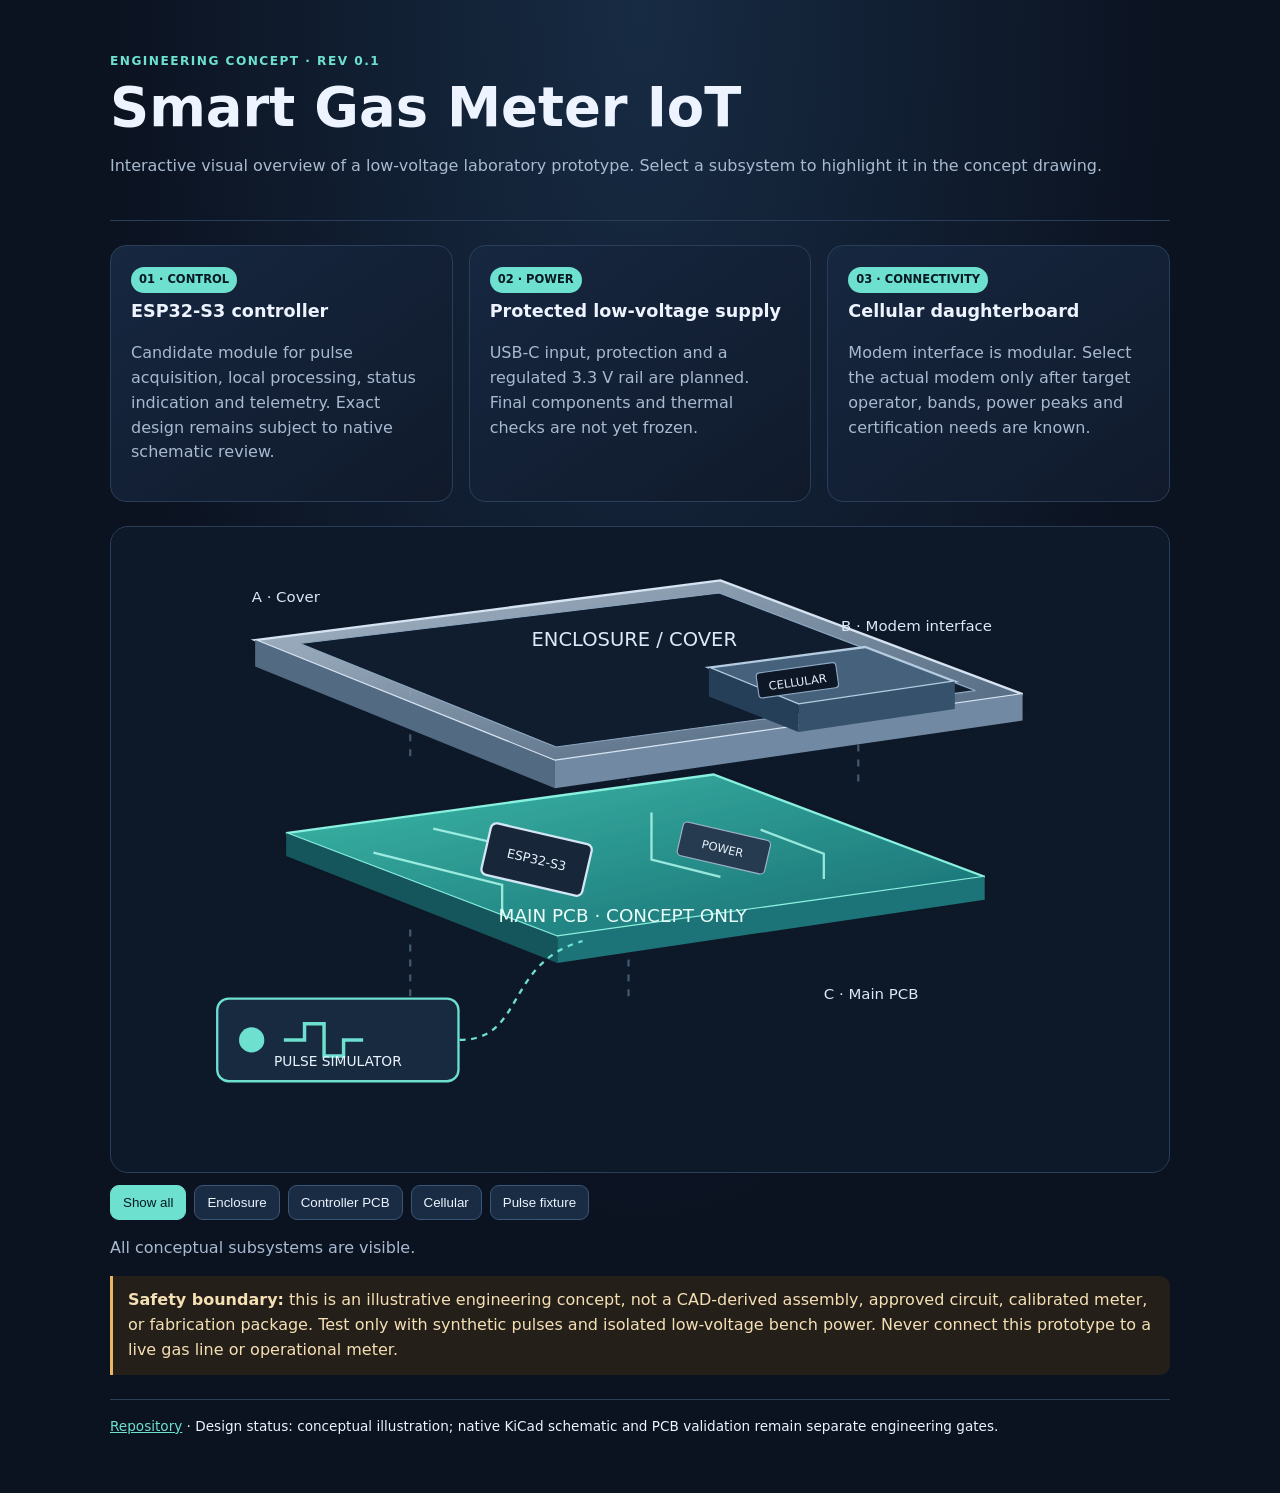
==== hardware/visualization/index.html @ c66617bd "Make visual gallery the GitHub Pages landing page" ====
<!doctype html>
<html lang="en">
<head>
<meta charset="utf-8"><meta name="viewport" content="width=device-width,initial-scale=1">
<title>Smart Gas Meter IoT — Visual Engineering Gallery</title>
<style>
:root{color-scheme:dark;--bg:#0b1220;--panel:#121f33;--line:#2a3e59;--cyan:#6de0d0;--text:#edf4ff;--muted:#a8bad0}
*{box-sizing:border-box}body{margin:0;background:radial-gradient(ellipse at top,#172b43,var(--bg) 60%);font:16px/1.55 system-ui,-apple-system,Segoe UI,sans-serif;color:var(--text)}
main{max-width:1100px;margin:auto;padding:32px 20px 56px}header{padding:20px 0 26px;border-bottom:1px solid var(--line)}.eyebrow{color:var(--cyan);letter-spacing:.12em;text-transform:uppercase;font-size:.76rem;font-weight:700}h1{font-size:clamp(2rem,5vw,3.4rem);line-height:1.08;margin:.5rem 0}p{color:var(--muted)}.grid{display:grid;grid-template-columns:repeat(auto-fit,minmax(250px,1fr));gap:16px;margin:24px 0}.card{background:linear-gradient(145deg,#162740,#101a2b);border:1px solid var(--line);border-radius:16px;padding:20px}.card h2{font-size:1.1rem;margin:.3rem 0}.tag{display:inline-block;color:#071923;background:var(--cyan);font-size:.72rem;font-weight:800;padding:4px 8px;border-radius:999px}.stage{border:1px solid var(--line);border-radius:18px;background:#0d1828;padding:12px;overflow:hidden}svg{width:100%;height:auto;display:block}.part{cursor:pointer;transition:opacity .2s,filter .2s}.part:hover,.part:focus{filter:drop-shadow(0 0 8px #6de0d0);outline:none}.muted{opacity:.28}.controls{display:flex;gap:8px;flex-wrap:wrap;margin:12px 0}.controls button{background:#1a2c44;color:var(--text);border:1px solid #3a5575;border-radius:9px;padding:9px 12px;cursor:pointer}.controls button[aria-pressed=true]{background:var(--cyan);color:#071923;border-color:var(--cyan)}.note{border-left:3px solid #e7b766;padding:12px 15px;background:#241f18;border-radius:0 10px 10px 0;color:#f5dfb5}.footer{font-size:.85rem;border-top:1px solid var(--line);padding-top:16px;margin-top:24px}
</style></head>
<body><main>
<header><div class="eyebrow">Engineering concept · Rev 0.1</div><h1>Smart Gas Meter IoT</h1><p>Interactive visual overview of a low-voltage laboratory prototype. Select a subsystem to highlight it in the concept drawing.</p></header>
<div class="grid">
<section class="card"><span class="tag">01 · CONTROL</span><h2>ESP32-S3 controller</h2><p>Candidate module for pulse acquisition, local processing, status indication and telemetry. Exact design remains subject to native schematic review.</p></section>
<section class="card"><span class="tag">02 · POWER</span><h2>Protected low-voltage supply</h2><p>USB-C input, protection and a regulated 3.3 V rail are planned. Final components and thermal checks are not yet frozen.</p></section>
<section class="card"><span class="tag">03 · CONNECTIVITY</span><h2>Cellular daughterboard</h2><p>Modem interface is modular. Select the actual modem only after target operator, bands, power peaks and certification needs are known.</p></section>
</div>
<div class="stage"><svg viewBox="0 0 900 540" role="img" aria-label="Conceptual exploded assembly drawing of an IoT meter controller, enclosure, PCB and modem module">
<defs><linearGradient id="board" x1="0" x2="1" y1="0" y2="1"><stop stop-color="#3cb9a8"/><stop offset="1" stop-color="#176c72"/></linearGradient><linearGradient id="case" x1="0" x2="1" y1="0" y2="1"><stop stop-color="#b9c9d9" stop-opacity=".92"/><stop offset="1" stop-color="#536d87" stop-opacity=".82"/></linearGradient><filter id="shadow"><feDropShadow dx="0" dy="9" stdDeviation="7" flood-color="#000" flood-opacity=".4"/></filter></defs>
<g stroke="#55728e" stroke-dasharray="6 7" stroke-width="2" opacity=".7"><path d="M250 118L250 192"/><path d="M440 118L440 210"/><path d="M640 140L640 215"/><path d="M250 340L250 405"/><path d="M440 340L440 405"/></g>
<g class="part" data-part="enclosure" tabindex="0" role="button" aria-label="Enclosure concept">
<path d="M115 88 L520 36 L783 135 L376 193 Z" fill="url(#case)" stroke="#d6e4f2" stroke-width="2" filter="url(#shadow)"/>
<path d="M115 88 L115 111 L376 217 L376 193 Z" fill="#526a82"/><path d="M376 193L783 135L783 158L376 217Z" fill="#7189a2"/>
<path d="M154 91L519 47L742 132L377 181Z" fill="#101d2e" stroke="#8da7c0"/>
<text x="445" y="93" fill="#dce9f7" font-size="17" text-anchor="middle">ENCLOSURE / COVER</text></g>
<g class="part" data-part="controller" tabindex="0" role="button" aria-label="Controller PCB">
<path d="M142 256L514 205L750 294L378 346Z" fill="url(#board)" stroke="#8af0df" stroke-width="2" filter="url(#shadow)"/>
<path d="M142 256L142 276L378 369L378 346Z" fill="#15565d"/><path d="M378 346L750 294L750 314L378 369Z" fill="#1c7378"/>
<g stroke="#b5fff2" stroke-width="2" opacity=".8" fill="none"><path d="M218 273L330 301L330 327"/><path d="M270 252L390 280L390 310"/><path d="M460 238L460 279L520 294"/><path d="M555 253L610 274L610 296"/></g>
<rect x="315" y="256" width="90" height="46" rx="5" fill="#172638" stroke="#d2e6f4" stroke-width="2" transform="rotate(13 360 279)"/><text x="360" y="283" fill="#e9f4ff" font-size="11" text-anchor="middle" transform="rotate(13 360 279)">ESP32-S3</text>
<rect x="484" y="254" width="78" height="30" rx="4" fill="#263b50" stroke="#9fb5c8" transform="rotate(13 523 269)"/><text x="522" y="273" fill="#e9f4ff" font-size="10" text-anchor="middle" transform="rotate(13 522 269)">POWER</text>
<text x="435" y="333" fill="#eafffb" font-size="16" text-anchor="middle">MAIN PCB · CONCEPT ONLY</text></g>
<g class="part" data-part="modem" tabindex="0" role="button" aria-label="Cellular modem module">
<path d="M510 112L646 94L724 124L588 144Z" fill="#45617c" stroke="#b4cbe0" stroke-width="2"/><path d="M510 112L510 137L588 168L588 144Z" fill="#263f58"/><path d="M588 144L724 124L724 148L588 168Z" fill="#36516b"/>
<rect x="552" y="112" width="70" height="22" rx="3" fill="#0d1725" stroke="#8da7c0" transform="rotate(-8 587 123)"/><text x="587" y="128" fill="#e8f3ff" font-size="10" text-anchor="middle" transform="rotate(-8 587 123)">CELLULAR</text></g>
<g class="part" data-part="pulse" tabindex="0" role="button" aria-label="Synthetic pulse input fixture">
<rect x="82" y="400" width="210" height="72" rx="10" fill="#182a40" stroke="#6de0d0" stroke-width="2"/><circle cx="112" cy="436" r="11" fill="#6de0d0"/><path d="M140 436h18v-14h17v28h17v-14h17" fill="none" stroke="#6de0d0" stroke-width="3"/><text x="187" y="459" fill="#eaf4ff" font-size="12" text-anchor="middle">PULSE SIMULATOR</text></g>
<path d="M293 436C350 436 332 369 400 350" stroke="#6de0d0" stroke-width="2" stroke-dasharray="5 5" fill="none"/>
<g fill="#dce8f6" font-size="13"><text x="112" y="55">A · Cover</text><text x="625" y="80">B · Modem interface</text><text x="610" y="400">C · Main PCB</text></g>
</svg></div>
<div class="controls" role="group" aria-label="Highlight subsystem"><button data-filter="all" aria-pressed="true">Show all</button><button data-filter="enclosure" aria-pressed="false">Enclosure</button><button data-filter="controller" aria-pressed="false">Controller PCB</button><button data-filter="modem" aria-pressed="false">Cellular</button><button data-filter="pulse" aria-pressed="false">Pulse fixture</button></div>
<p id="status" aria-live="polite">All conceptual subsystems are visible.</p>
<div class="note"><strong>Safety boundary:</strong> this is an illustrative engineering concept, not a CAD-derived assembly, approved circuit, calibrated meter, or fabrication package. Test only with synthetic pulses and isolated low-voltage bench power. Never connect this prototype to a live gas line or operational meter.</div>
<div class="footer"><a href="https://github.com/ebixs/smart-gas-meter-iot" style="color:var(--cyan)">Repository</a> · Design status: conceptual illustration; native KiCad schematic and PCB validation remain separate engineering gates.</div>
</main><script>
const parts=[...document.querySelectorAll('[data-part]')],buttons=[...document.querySelectorAll('[data-filter]')],status=document.querySelector('#status');
function select(key){parts.forEach(p=>p.classList.toggle('muted',key!=='all'&&p.dataset.part!==key));buttons.forEach(b=>b.setAttribute('aria-pressed',String(b.dataset.filter===key)));status.textContent=key==='all'?'All conceptual subsystems are visible.':'Highlighted subsystem: '+key+'. Other components are dimmed for clarity.'}
buttons.forEach(b=>b.addEventListener('click',()=>select(b.dataset.filter)));parts.forEach(p=>{p.addEventListener('click',()=>select(p.dataset.part));p.addEventListener('keydown',e=>{if(e.key==='Enter'||e.key===' '){e.preventDefault();select(p.dataset.part)}})});
</script></body></html>
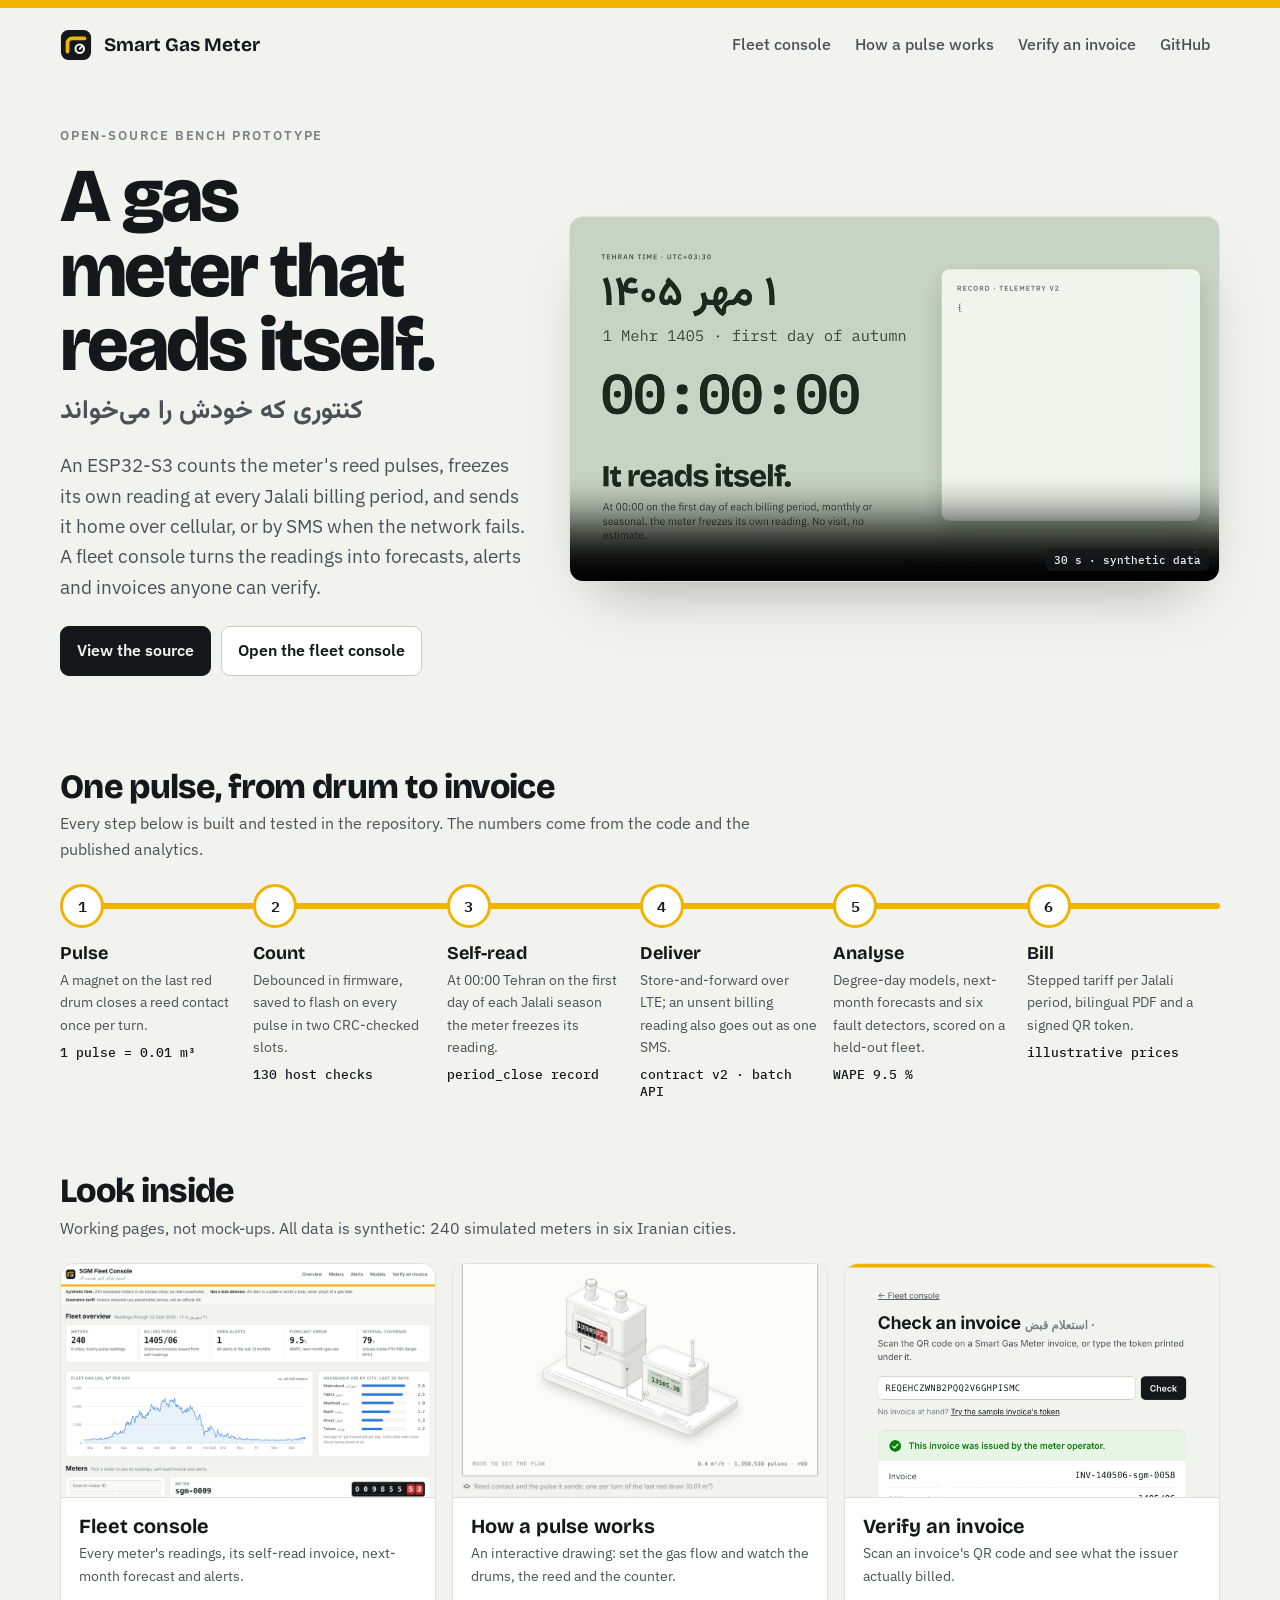
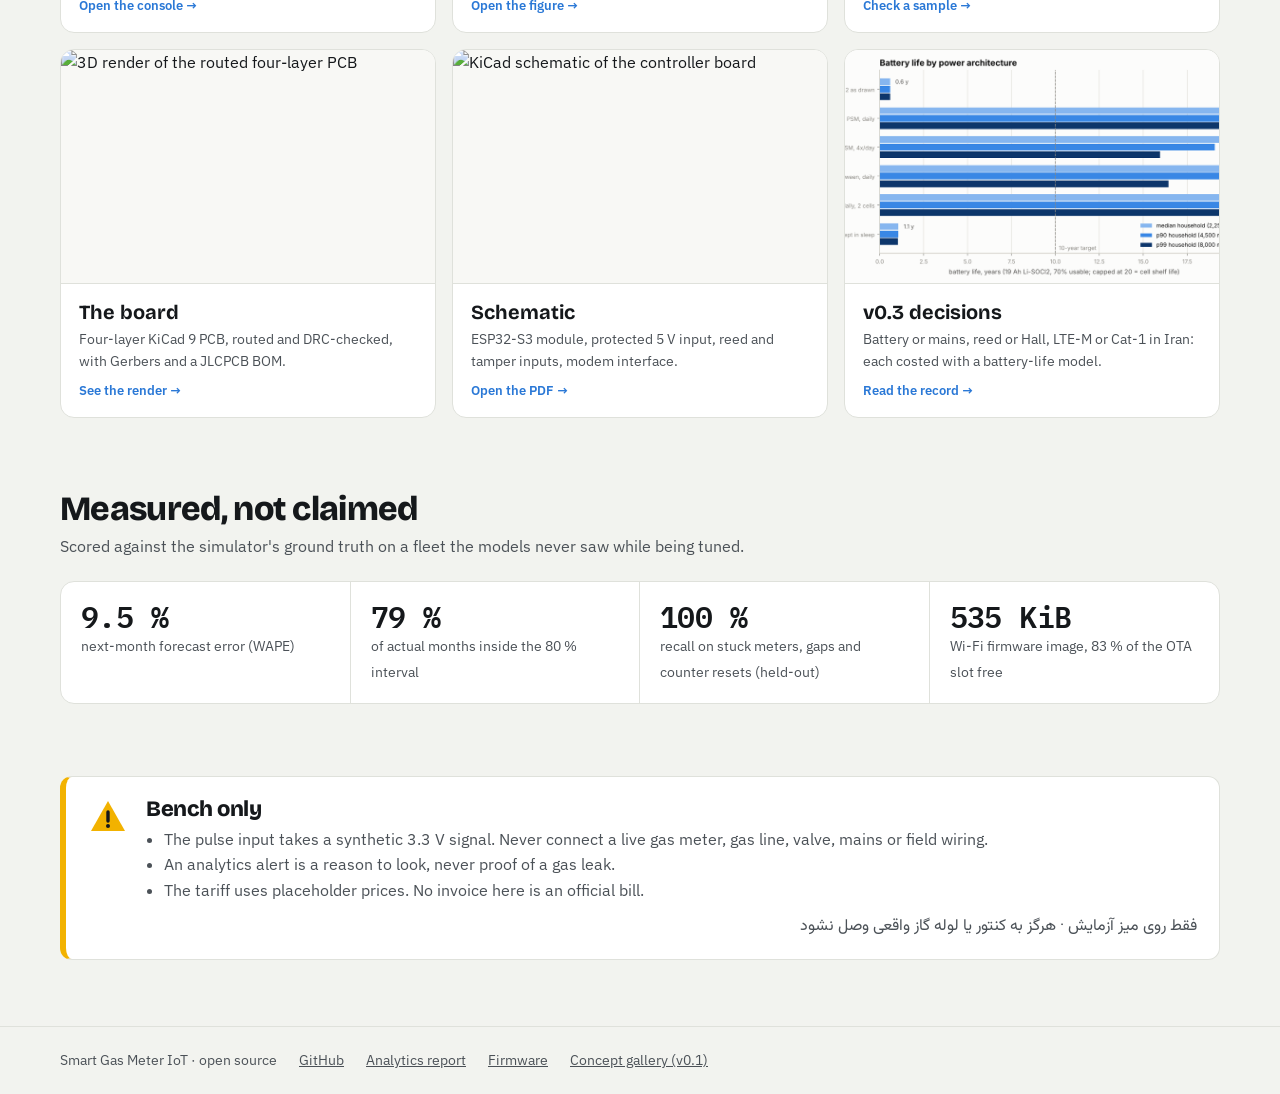
==== commit 58a9130e: "Add project site landing page, 30-second film and README showcase - hardware/visualization/index.htm" ====
--- a/hardware/visualization/index.html
+++ b/hardware/visualization/index.html
@@ -1,49 +1,217 @@
 <!doctype html>
 <html lang="en">
 <head>
-<meta charset="utf-8"><meta name="viewport" content="width=device-width,initial-scale=1">
-<title>Smart Gas Meter IoT — Visual Engineering Gallery</title>
+<meta charset="utf-8">
+<meta name="viewport" content="width=device-width, initial-scale=1, viewport-fit=cover">
+<title>Smart Gas Meter IoT</title>
+<meta name="description" content="Open-source bench prototype of a smart gas meter: ESP32-S3 pulse counting, Jalali billing-period self-reading, cellular uplink with SMS fallback, and a fleet console with forecasts, anomaly alerts and verifiable invoices.">
+<link rel="preconnect" href="https://fonts.googleapis.com">
+<link rel="preconnect" href="https://fonts.gstatic.com" crossorigin>
+<link rel="stylesheet" href="https://fonts.googleapis.com/css2?family=Bricolage+Grotesque:opsz,wght@12..96,700;12..96,800&family=IBM+Plex+Mono:wght@400;500&family=IBM+Plex+Sans:wght@400;500;600&family=Vazirmatn:wght@400;700&display=swap">
 <style>
-:root{color-scheme:dark;--bg:#0b1220;--panel:#121f33;--line:#2a3e59;--cyan:#6de0d0;--text:#edf4ff;--muted:#a8bad0}
-*{box-sizing:border-box}body{margin:0;background:radial-gradient(ellipse at top,#172b43,var(--bg) 60%);font:16px/1.55 system-ui,-apple-system,Segoe UI,sans-serif;color:var(--text)}
-main{max-width:1100px;margin:auto;padding:32px 20px 56px}header{padding:20px 0 26px;border-bottom:1px solid var(--line)}.eyebrow{color:var(--cyan);letter-spacing:.12em;text-transform:uppercase;font-size:.76rem;font-weight:700}h1{font-size:clamp(2rem,5vw,3.4rem);line-height:1.08;margin:.5rem 0}p{color:var(--muted)}.grid{display:grid;grid-template-columns:repeat(auto-fit,minmax(250px,1fr));gap:16px;margin:24px 0}.card{background:linear-gradient(145deg,#162740,#101a2b);border:1px solid var(--line);border-radius:16px;padding:20px}.card h2{font-size:1.1rem;margin:.3rem 0}.tag{display:inline-block;color:#071923;background:var(--cyan);font-size:.72rem;font-weight:800;padding:4px 8px;border-radius:999px}.stage{border:1px solid var(--line);border-radius:18px;background:#0d1828;padding:12px;overflow:hidden}svg{width:100%;height:auto;display:block}.part{cursor:pointer;transition:opacity .2s,filter .2s}.part:hover,.part:focus{filter:drop-shadow(0 0 8px #6de0d0);outline:none}.muted{opacity:.28}.controls{display:flex;gap:8px;flex-wrap:wrap;margin:12px 0}.controls button{background:#1a2c44;color:var(--text);border:1px solid #3a5575;border-radius:9px;padding:9px 12px;cursor:pointer}.controls button[aria-pressed=true]{background:var(--cyan);color:#071923;border-color:var(--cyan)}.note{border-left:3px solid #e7b766;padding:12px 15px;background:#241f18;border-radius:0 10px 10px 0;color:#f5dfb5}.footer{font-size:.85rem;border-top:1px solid var(--line);padding-top:16px;margin-top:24px}
-</style></head>
-<body><main>
-<header><div class="eyebrow">Engineering concept · Rev 0.1</div><h1>Smart Gas Meter IoT</h1><p>Interactive visual overview of a low-voltage laboratory prototype. Select a subsystem to highlight it in the concept drawing.</p></header>
-<div class="grid">
-<section class="card"><span class="tag">01 · CONTROL</span><h2>ESP32-S3 controller</h2><p>Candidate module for pulse acquisition, local processing, status indication and telemetry. Exact design remains subject to native schematic review.</p></section>
-<section class="card"><span class="tag">02 · POWER</span><h2>Protected low-voltage supply</h2><p>USB-C input, protection and a regulated 3.3 V rail are planned. Final components and thermal checks are not yet frozen.</p></section>
-<section class="card"><span class="tag">03 · CONNECTIVITY</span><h2>Cellular daughterboard</h2><p>Modem interface is modular. Select the actual modem only after target operator, bands, power peaks and certification needs are known.</p></section>
-</div>
-<div class="stage"><svg viewBox="0 0 900 540" role="img" aria-label="Conceptual exploded assembly drawing of an IoT meter controller, enclosure, PCB and modem module">
-<defs><linearGradient id="board" x1="0" x2="1" y1="0" y2="1"><stop stop-color="#3cb9a8"/><stop offset="1" stop-color="#176c72"/></linearGradient><linearGradient id="case" x1="0" x2="1" y1="0" y2="1"><stop stop-color="#b9c9d9" stop-opacity=".92"/><stop offset="1" stop-color="#536d87" stop-opacity=".82"/></linearGradient><filter id="shadow"><feDropShadow dx="0" dy="9" stdDeviation="7" flood-color="#000" flood-opacity=".4"/></filter></defs>
-<g stroke="#55728e" stroke-dasharray="6 7" stroke-width="2" opacity=".7"><path d="M250 118L250 192"/><path d="M440 118L440 210"/><path d="M640 140L640 215"/><path d="M250 340L250 405"/><path d="M440 340L440 405"/></g>
-<g class="part" data-part="enclosure" tabindex="0" role="button" aria-label="Enclosure concept">
-<path d="M115 88 L520 36 L783 135 L376 193 Z" fill="url(#case)" stroke="#d6e4f2" stroke-width="2" filter="url(#shadow)"/>
-<path d="M115 88 L115 111 L376 217 L376 193 Z" fill="#526a82"/><path d="M376 193L783 135L783 158L376 217Z" fill="#7189a2"/>
-<path d="M154 91L519 47L742 132L377 181Z" fill="#101d2e" stroke="#8da7c0"/>
-<text x="445" y="93" fill="#dce9f7" font-size="17" text-anchor="middle">ENCLOSURE / COVER</text></g>
-<g class="part" data-part="controller" tabindex="0" role="button" aria-label="Controller PCB">
-<path d="M142 256L514 205L750 294L378 346Z" fill="url(#board)" stroke="#8af0df" stroke-width="2" filter="url(#shadow)"/>
-<path d="M142 256L142 276L378 369L378 346Z" fill="#15565d"/><path d="M378 346L750 294L750 314L378 369Z" fill="#1c7378"/>
-<g stroke="#b5fff2" stroke-width="2" opacity=".8" fill="none"><path d="M218 273L330 301L330 327"/><path d="M270 252L390 280L390 310"/><path d="M460 238L460 279L520 294"/><path d="M555 253L610 274L610 296"/></g>
-<rect x="315" y="256" width="90" height="46" rx="5" fill="#172638" stroke="#d2e6f4" stroke-width="2" transform="rotate(13 360 279)"/><text x="360" y="283" fill="#e9f4ff" font-size="11" text-anchor="middle" transform="rotate(13 360 279)">ESP32-S3</text>
-<rect x="484" y="254" width="78" height="30" rx="4" fill="#263b50" stroke="#9fb5c8" transform="rotate(13 523 269)"/><text x="522" y="273" fill="#e9f4ff" font-size="10" text-anchor="middle" transform="rotate(13 522 269)">POWER</text>
-<text x="435" y="333" fill="#eafffb" font-size="16" text-anchor="middle">MAIN PCB · CONCEPT ONLY</text></g>
-<g class="part" data-part="modem" tabindex="0" role="button" aria-label="Cellular modem module">
-<path d="M510 112L646 94L724 124L588 144Z" fill="#45617c" stroke="#b4cbe0" stroke-width="2"/><path d="M510 112L510 137L588 168L588 144Z" fill="#263f58"/><path d="M588 144L724 124L724 148L588 168Z" fill="#36516b"/>
-<rect x="552" y="112" width="70" height="22" rx="3" fill="#0d1725" stroke="#8da7c0" transform="rotate(-8 587 123)"/><text x="587" y="128" fill="#e8f3ff" font-size="10" text-anchor="middle" transform="rotate(-8 587 123)">CELLULAR</text></g>
-<g class="part" data-part="pulse" tabindex="0" role="button" aria-label="Synthetic pulse input fixture">
-<rect x="82" y="400" width="210" height="72" rx="10" fill="#182a40" stroke="#6de0d0" stroke-width="2"/><circle cx="112" cy="436" r="11" fill="#6de0d0"/><path d="M140 436h18v-14h17v28h17v-14h17" fill="none" stroke="#6de0d0" stroke-width="3"/><text x="187" y="459" fill="#eaf4ff" font-size="12" text-anchor="middle">PULSE SIMULATOR</text></g>
-<path d="M293 436C350 436 332 369 400 350" stroke="#6de0d0" stroke-width="2" stroke-dasharray="5 5" fill="none"/>
-<g fill="#dce8f6" font-size="13"><text x="112" y="55">A · Cover</text><text x="625" y="80">B · Modem interface</text><text x="610" y="400">C · Main PCB</text></g>
-</svg></div>
-<div class="controls" role="group" aria-label="Highlight subsystem"><button data-filter="all" aria-pressed="true">Show all</button><button data-filter="enclosure" aria-pressed="false">Enclosure</button><button data-filter="controller" aria-pressed="false">Controller PCB</button><button data-filter="modem" aria-pressed="false">Cellular</button><button data-filter="pulse" aria-pressed="false">Pulse fixture</button></div>
-<p id="status" aria-live="polite">All conceptual subsystems are visible.</p>
-<div class="note"><strong>Safety boundary:</strong> this is an illustrative engineering concept, not a CAD-derived assembly, approved circuit, calibrated meter, or fabrication package. Test only with synthetic pulses and isolated low-voltage bench power. Never connect this prototype to a live gas line or operational meter.</div>
-<div class="footer"><a href="https://github.com/ebixs/smart-gas-meter-iot" style="color:var(--cyan)">Repository</a> · Design status: conceptual illustration; native KiCad schematic and PCB validation remain separate engineering gates.</div>
-</main><script>
-const parts=[...document.querySelectorAll('[data-part]')],buttons=[...document.querySelectorAll('[data-filter]')],status=document.querySelector('#status');
-function select(key){parts.forEach(p=>p.classList.toggle('muted',key!=='all'&&p.dataset.part!==key));buttons.forEach(b=>b.setAttribute('aria-pressed',String(b.dataset.filter===key)));status.textContent=key==='all'?'All conceptual subsystems are visible.':'Highlighted subsystem: '+key+'. Other components are dimmed for clarity.'}
-buttons.forEach(b=>b.addEventListener('click',()=>select(b.dataset.filter)));parts.forEach(p=>{p.addEventListener('click',()=>select(p.dataset.part));p.addEventListener('keydown',e=>{if(e.key==='Enter'||e.key===' '){e.preventDefault();select(p.dataset.part)}})});
-</script></body></html>+/* Layout: a project front door. Pipe-yellow rule, hero with the film, a six-step strip that
+   follows one pulse from drum to invoice, then doors into the working parts of the site. */
+:root {
+  --bg: #f2f3ef; --surface: #ffffff; --surface-2: #f8f8f5; --ink: #15181b; --ink-2: #4b5157; --muted: #7b8187;
+  --line: #dfe1db; --line-2: #c9ccc4; --pipe: #f2b200; --pipe-ink: #5a4300; --blue: #2a78d6; --red: #c9352f;
+  --font-display: "Bricolage Grotesque", "IBM Plex Sans", system-ui, sans-serif;
+  --font-body: "IBM Plex Sans", system-ui, -apple-system, "Segoe UI", sans-serif;
+  --font-num: "IBM Plex Mono", ui-monospace, Menlo, monospace;
+  --font-fa: "Vazirmatn", Tahoma, sans-serif;
+}
+@media (prefers-color-scheme: dark) {
+  :root:not([data-theme="light"]) {
+    --bg: #0f1214; --surface: #171b1e; --surface-2: #1c2125; --ink: #e8ebe6; --ink-2: #b4bab6; --muted: #868d91;
+    --line: #2a3035; --line-2: #3a4147; --pipe-ink: #f7d46a; --blue: #4f93e6; --red: #e0483f; color-scheme: dark;
+  }
+}
+:root[data-theme="dark"] {
+  --bg: #0f1214; --surface: #171b1e; --surface-2: #1c2125; --ink: #e8ebe6; --ink-2: #b4bab6; --muted: #868d91;
+  --line: #2a3035; --line-2: #3a4147; --pipe-ink: #f7d46a; --blue: #4f93e6; --red: #e0483f; color-scheme: dark;
+}
+* { box-sizing: border-box; }
+body { margin: 0; background: var(--bg); color: var(--ink); font: 16px/1.6 var(--font-body); -webkit-font-smoothing: antialiased; }
+a { color: inherit; }
+:focus-visible { outline: 3px solid var(--pipe); outline-offset: 3px; border-radius: 4px; }
+.wrap { max-width: 1200px; margin: 0 auto; padding-left: max(20px, env(safe-area-inset-left, 0px)); padding-right: max(20px, env(safe-area-inset-right, 0px)); }
+.pipe { height: 8px; background: var(--pipe); }
+.fa { font-family: var(--font-fa); direction: rtl; unicode-bidi: isolate; }
+.num { font-family: var(--font-num); font-variant-numeric: tabular-nums; }
+header .wrap { display: flex; align-items: center; gap: 16px; padding-block: 18px; flex-wrap: wrap; }
+.brand { display: flex; align-items: center; gap: 12px; text-decoration: none; font: 700 19px var(--font-display); }
+header nav { margin-left: auto; display: flex; gap: 4px; flex-wrap: wrap; }
+header nav a { text-decoration: none; color: var(--ink-2); font-weight: 500; padding: 6px 10px; border-radius: 6px; }
+header nav a:hover { color: var(--ink); background: var(--surface-2); }
+
+.hero { padding-block: 40px 56px; display: grid; grid-template-columns: minmax(0, 5fr) minmax(0, 7fr); gap: 44px; align-items: center; }
+.eyebrow { font: 600 13px var(--font-body); letter-spacing: .14em; text-transform: uppercase; color: var(--muted); }
+h1 { font: 800 clamp(44px, 6vw, 76px)/0.98 var(--font-display); letter-spacing: -0.035em; margin: 12px 0 8px; text-wrap: balance; }
+.hero .fa { font-size: 26px; font-weight: 700; color: var(--ink-2); display: block; text-align: left; }
+.lede { font-size: 19px; color: var(--ink-2); max-width: 34em; margin: 18px 0 24px; }
+.cta { display: flex; gap: 10px; flex-wrap: wrap; }
+.btn { display: inline-flex; align-items: center; gap: 8px; text-decoration: none; font-weight: 600; padding: 11px 16px; border-radius: 9px; border: 1.5px solid var(--line-2); background: var(--surface); }
+.btn.primary { background: var(--ink); color: var(--bg); border-color: var(--ink); }
+.film { position: relative; border-radius: 14px; overflow: hidden; background: #f2f3ef; border: 1px solid var(--line); box-shadow: 0 30px 60px -30px rgba(0,0,0,.35); aspect-ratio: 16 / 9; max-width: 100%; }
+.film video { display: block; width: 100%; height: 100%; object-fit: cover; }
+.film figcaption { position: absolute; right: 10px; bottom: 10px; font: 500 11px var(--font-num); background: rgba(21,24,27,.72); color: #f2f3ef; padding: 4px 8px; border-radius: 5px; }
+
+section { padding-block: 36px; }
+h2 { font: 800 34px/1.1 var(--font-display); letter-spacing: -0.02em; margin: 0 0 6px; text-wrap: balance; }
+.section-lede { color: var(--ink-2); margin: 0 0 22px; max-width: 46em; }
+
+/* one pulse, six steps: an ordered process, so numbered */
+.steps { list-style: none; margin: 0; padding: 0; display: grid; grid-template-columns: repeat(6, minmax(0, 1fr)); position: relative; }
+.steps::before { content: ""; position: absolute; left: 0; right: 0; top: 19px; height: 6px; background: var(--pipe); border-radius: 3px; }
+.steps li { position: relative; padding-right: 16px; min-width: 0; }
+.steps .n { position: relative; display: grid; place-items: center; width: 44px; height: 44px; border-radius: 50%; background: var(--surface); border: 3px solid var(--pipe); font: 600 15px var(--font-num); }
+.steps h3 { font: 700 18px/1.25 var(--font-display); margin: 14px 0 4px; }
+.steps p { margin: 0; font-size: 14px; color: var(--ink-2); }
+.steps .fact { display: block; margin-top: 8px; font: 500 13px var(--font-num); color: var(--ink); }
+
+.doors { display: grid; grid-template-columns: repeat(3, minmax(0, 1fr)); gap: 16px; }
+.door { display: flex; flex-direction: column; text-decoration: none; background: var(--surface); border: 1px solid var(--line); border-radius: 14px; overflow: hidden; transition: transform .2s, box-shadow .2s; min-width: 0; }
+.door:hover { transform: translateY(-3px); box-shadow: 0 18px 40px -24px rgba(0,0,0,.35); }
+.door .shot { aspect-ratio: 16 / 10; background: var(--surface-2); border-bottom: 1px solid var(--line); display: grid; place-items: center; overflow: hidden; max-width: 100%; }
+.door .shot img { width: 100%; height: 100%; object-fit: cover; }
+.door .body { padding: 16px 18px 18px; }
+.door h3 { font: 700 20px/1.2 var(--font-display); margin: 0 0 4px; }
+.door p { margin: 0; color: var(--ink-2); font-size: 14px; }
+.door .go { margin-top: 10px; font: 600 13px var(--font-body); color: var(--blue); }
+
+.numbers { display: grid; grid-template-columns: repeat(4, minmax(0, 1fr)); background: var(--surface); border: 1px solid var(--line); border-radius: 14px; }
+.numbers div { padding: 18px 20px; border-right: 1px solid var(--line); min-width: 0; }
+.numbers div:last-child { border-right: 0; }
+.numbers b { display: block; font: 600 30px/1.1 var(--font-num); letter-spacing: -0.02em; }
+.numbers span { font-size: 14px; color: var(--ink-2); }
+
+.boundary { display: grid; grid-template-columns: auto 1fr; gap: 18px; background: var(--surface); border: 1px solid var(--line); border-left: 6px solid var(--pipe); border-radius: 12px; padding: 20px 22px; }
+.boundary h2 { font-size: 22px; }
+.boundary ul { margin: 6px 0 0; padding-left: 18px; color: var(--ink-2); }
+.boundary .fa { text-align: right; color: var(--ink-2); margin-top: 10px; display: block; }
+footer { border-top: 1px solid var(--line); margin-top: 30px; }
+footer .wrap { padding-block: 22px; display: flex; gap: 10px 22px; flex-wrap: wrap; font-size: 14px; color: var(--ink-2); }
+
+@media (max-width: 980px) {
+  .hero { grid-template-columns: 1fr; }
+  .steps { grid-template-columns: repeat(3, minmax(0, 1fr)); row-gap: 26px; }
+  .steps::before { display: none; }
+  .doors { grid-template-columns: repeat(2, minmax(0, 1fr)); }
+  .numbers { grid-template-columns: repeat(2, minmax(0, 1fr)); }
+  .numbers div:nth-child(2) { border-right: 0; }
+  .numbers div:nth-child(n+3) { border-top: 1px solid var(--line); }
+}
+@media (max-width: 600px) {
+  .steps { grid-template-columns: repeat(2, minmax(0, 1fr)); }
+  .doors { grid-template-columns: 1fr; }
+  .boundary { grid-template-columns: 1fr; }
+}
+@media (prefers-reduced-motion: reduce) { .door { transition: none; } }
+</style>
+</head>
+<body>
+<div class="pipe" aria-hidden="true"></div>
+<header>
+  <div class="wrap">
+    <a class="brand" href="./">
+      <svg width="32" height="32" viewBox="0 0 34 34" aria-hidden="true"><rect x="1" y="1" width="32" height="32" rx="8" fill="var(--ink)"/><path d="M8 24 V15 a5 5 0 0 1 5 -5 H26" fill="none" stroke="var(--pipe)" stroke-width="4" stroke-linecap="round"/><circle cx="21" cy="21" r="4.5" fill="none" stroke="var(--bg)" stroke-width="2.2"/><path d="M21 21 L23.4 18.6" stroke="var(--bg)" stroke-width="2" stroke-linecap="round"/></svg>
+      Smart Gas Meter
+    </a>
+    <nav aria-label="Site">
+      <a href="dashboard/">Fleet console</a>
+      <a href="anatomy/pulse-anatomy-light.html">How a pulse works</a>
+      <a href="verify/">Verify an invoice</a>
+      <a href="https://github.com/ebixs/smart-gas-meter-iot">GitHub</a>
+    </nav>
+  </div>
+</header>
+
+<main>
+  <div class="wrap hero">
+    <div>
+      <span class="eyebrow">Open-source bench prototype</span>
+      <h1>A gas meter that reads itself.</h1>
+      <span class="fa">کنتوری که خودش را می‌خواند</span>
+      <p class="lede">An ESP32-S3 counts the meter's reed pulses, freezes its own reading at every Jalali billing period, and sends it home over cellular, or by SMS when the network fails. A fleet console turns the readings into forecasts, alerts and invoices anyone can verify.</p>
+      <div class="cta">
+        <a class="btn primary" href="https://github.com/ebixs/smart-gas-meter-iot">View the source</a>
+        <a class="btn" href="dashboard/">Open the fleet console</a>
+      </div>
+    </div>
+    <figure class="film" style="margin:0">
+      <video src="media/sgm-launch-film.mp4" poster="media/sgm-launch-film-poster.png" autoplay muted loop playsinline controls preload="metadata" aria-label="30-second film: from the meter's index drum to a verified invoice"></video>
+      <figcaption>30 s · synthetic data</figcaption>
+    </figure>
+  </div>
+
+  <section aria-labelledby="flow-h">
+    <div class="wrap">
+      <h2 id="flow-h">One pulse, from drum to invoice</h2>
+      <p class="section-lede">Every step below is built and tested in the repository. The numbers come from the code and the published analytics.</p>
+      <ol class="steps">
+        <li><span class="n">1</span><h3>Pulse</h3><p>A magnet on the last red drum closes a reed contact once per turn.</p><span class="fact">1 pulse = 0.01 m³</span></li>
+        <li><span class="n">2</span><h3>Count</h3><p>Debounced in firmware, saved to flash on every pulse in two CRC-checked slots.</p><span class="fact">130 host checks</span></li>
+        <li><span class="n">3</span><h3>Self-read</h3><p>At 00:00 Tehran on the first day of each Jalali season the meter freezes its reading.</p><span class="fact">period_close record</span></li>
+        <li><span class="n">4</span><h3>Deliver</h3><p>Store-and-forward over LTE; an unsent billing reading also goes out as one SMS.</p><span class="fact">contract v2 · batch API</span></li>
+        <li><span class="n">5</span><h3>Analyse</h3><p>Degree-day models, next-month forecasts and six fault detectors, scored on a held-out fleet.</p><span class="fact">WAPE 9.5 %</span></li>
+        <li><span class="n">6</span><h3>Bill</h3><p>Stepped tariff per Jalali period, bilingual PDF and a signed QR token.</p><span class="fact">illustrative prices</span></li>
+      </ol>
+    </div>
+  </section>
+
+  <section aria-labelledby="doors-h">
+    <div class="wrap">
+      <h2 id="doors-h">Look inside</h2>
+      <p class="section-lede">Working pages, not mock-ups. All data is synthetic: 240 simulated meters in six Iranian cities.</p>
+      <div class="doors">
+        <a class="door" href="dashboard/"><div class="shot"><img src="media/door-dashboard.png" alt="Fleet console with a meter's daily use, forecast and invoice" loading="lazy"></div><div class="body"><h3>Fleet console</h3><p>Every meter's readings, its self-read invoice, next-month forecast and alerts.</p><div class="go">Open the console →</div></div></a>
+        <a class="door" href="anatomy/pulse-anatomy-light.html"><div class="shot"><img src="media/door-anatomy.png" alt="Isometric drawing of the gas meter, reed pulser, cable and SGM enclosure" loading="lazy"></div><div class="body"><h3>How a pulse works</h3><p>An interactive drawing: set the gas flow and watch the drums, the reed and the counter.</p><div class="go">Open the figure →</div></div></a>
+        <a class="door" href="verify/#REQEHCZWNB2PQQ2V6GHPISMC"><div class="shot"><img src="media/door-verify.png" alt="Invoice verification page confirming an issued invoice" loading="lazy"></div><div class="body"><h3>Verify an invoice</h3><p>Scan an invoice's QR code and see what the issuer actually billed.</p><div class="go">Check a sample →</div></div></a>
+        <a class="door" href="hardware/kicad-exports/pcb/render/board-iso.png"><div class="shot"><img src="hardware/kicad-exports/pcb/render/board-iso.png" alt="3D render of the routed four-layer PCB" loading="lazy"></div><div class="body"><h3>The board</h3><p>Four-layer KiCad 9 PCB, routed and DRC-checked, with Gerbers and a JLCPCB BOM.</p><div class="go">See the render →</div></div></a>
+        <a class="door" href="hardware/kicad-exports/smart_gas_meter_iot-schematic.pdf"><div class="shot"><img src="hardware/kicad-exports/smart_gas_meter_iot-schematic.png" alt="KiCad schematic of the controller board" loading="lazy"></div><div class="body"><h3>Schematic</h3><p>ESP32-S3 module, protected 5 V input, reed and tamper inputs, modem interface.</p><div class="go">Open the PDF →</div></div></a>
+        <a class="door" href="https://github.com/ebixs/smart-gas-meter-iot/blob/main/docs/hardware-decisions.md"><div class="shot"><img src="media/door-power.png" alt="Battery life by power architecture chart" loading="lazy"></div><div class="body"><h3>v0.3 decisions</h3><p>Battery or mains, reed or Hall, LTE-M or Cat-1 in Iran: each costed with a battery-life model.</p><div class="go">Read the record →</div></div></a>
+      </div>
+    </div>
+  </section>
+
+  <section aria-labelledby="num-h">
+    <div class="wrap">
+      <h2 id="num-h">Measured, not claimed</h2>
+      <p class="section-lede">Scored against the simulator's ground truth on a fleet the models never saw while being tuned.</p>
+      <div class="numbers">
+        <div><b>9.5 %</b><span>next-month forecast error (WAPE)</span></div>
+        <div><b>79 %</b><span>of actual months inside the 80 % interval</span></div>
+        <div><b>100 %</b><span>recall on stuck meters, gaps and counter resets (held-out)</span></div>
+        <div><b>535 KiB</b><span>Wi-Fi firmware image, 83 % of the OTA slot free</span></div>
+      </div>
+    </div>
+  </section>
+
+  <section aria-labelledby="safe-h">
+    <div class="wrap">
+      <div class="boundary">
+        <svg width="40" height="40" viewBox="0 0 40 40" aria-hidden="true"><path d="M20 4 L37 34 H3 Z" fill="var(--pipe)"/><path d="M20 15 V24" stroke="#15181b" stroke-width="3.4" stroke-linecap="round"/><circle cx="20" cy="29" r="2" fill="#15181b"/></svg>
+        <div>
+          <h2 id="safe-h">Bench only</h2>
+          <ul>
+            <li>The pulse input takes a synthetic 3.3 V signal. Never connect a live gas meter, gas line, valve, mains or field wiring.</li>
+            <li>An analytics alert is a reason to look, never proof of a gas leak.</li>
+            <li>The tariff uses placeholder prices. No invoice here is an official bill.</li>
+          </ul>
+          <span class="fa">فقط روی میز آزمایش · هرگز به کنتور یا لوله گاز واقعی وصل نشود</span>
+        </div>
+      </div>
+    </div>
+  </section>
+</main>
+
+<footer>
+  <div class="wrap">
+    <span>Smart Gas Meter IoT · open source</span>
+    <a href="https://github.com/ebixs/smart-gas-meter-iot">GitHub</a>
+    <a href="https://github.com/ebixs/smart-gas-meter-iot/blob/main/docs/analytics/REPORT.md">Analytics report</a>
+    <a href="https://github.com/ebixs/smart-gas-meter-iot/blob/main/firmware/README.md">Firmware</a>
+    <a href="project-gallery.html">Concept gallery (v0.1)</a>
+  </div>
+</footer>
+</body>
+</html>
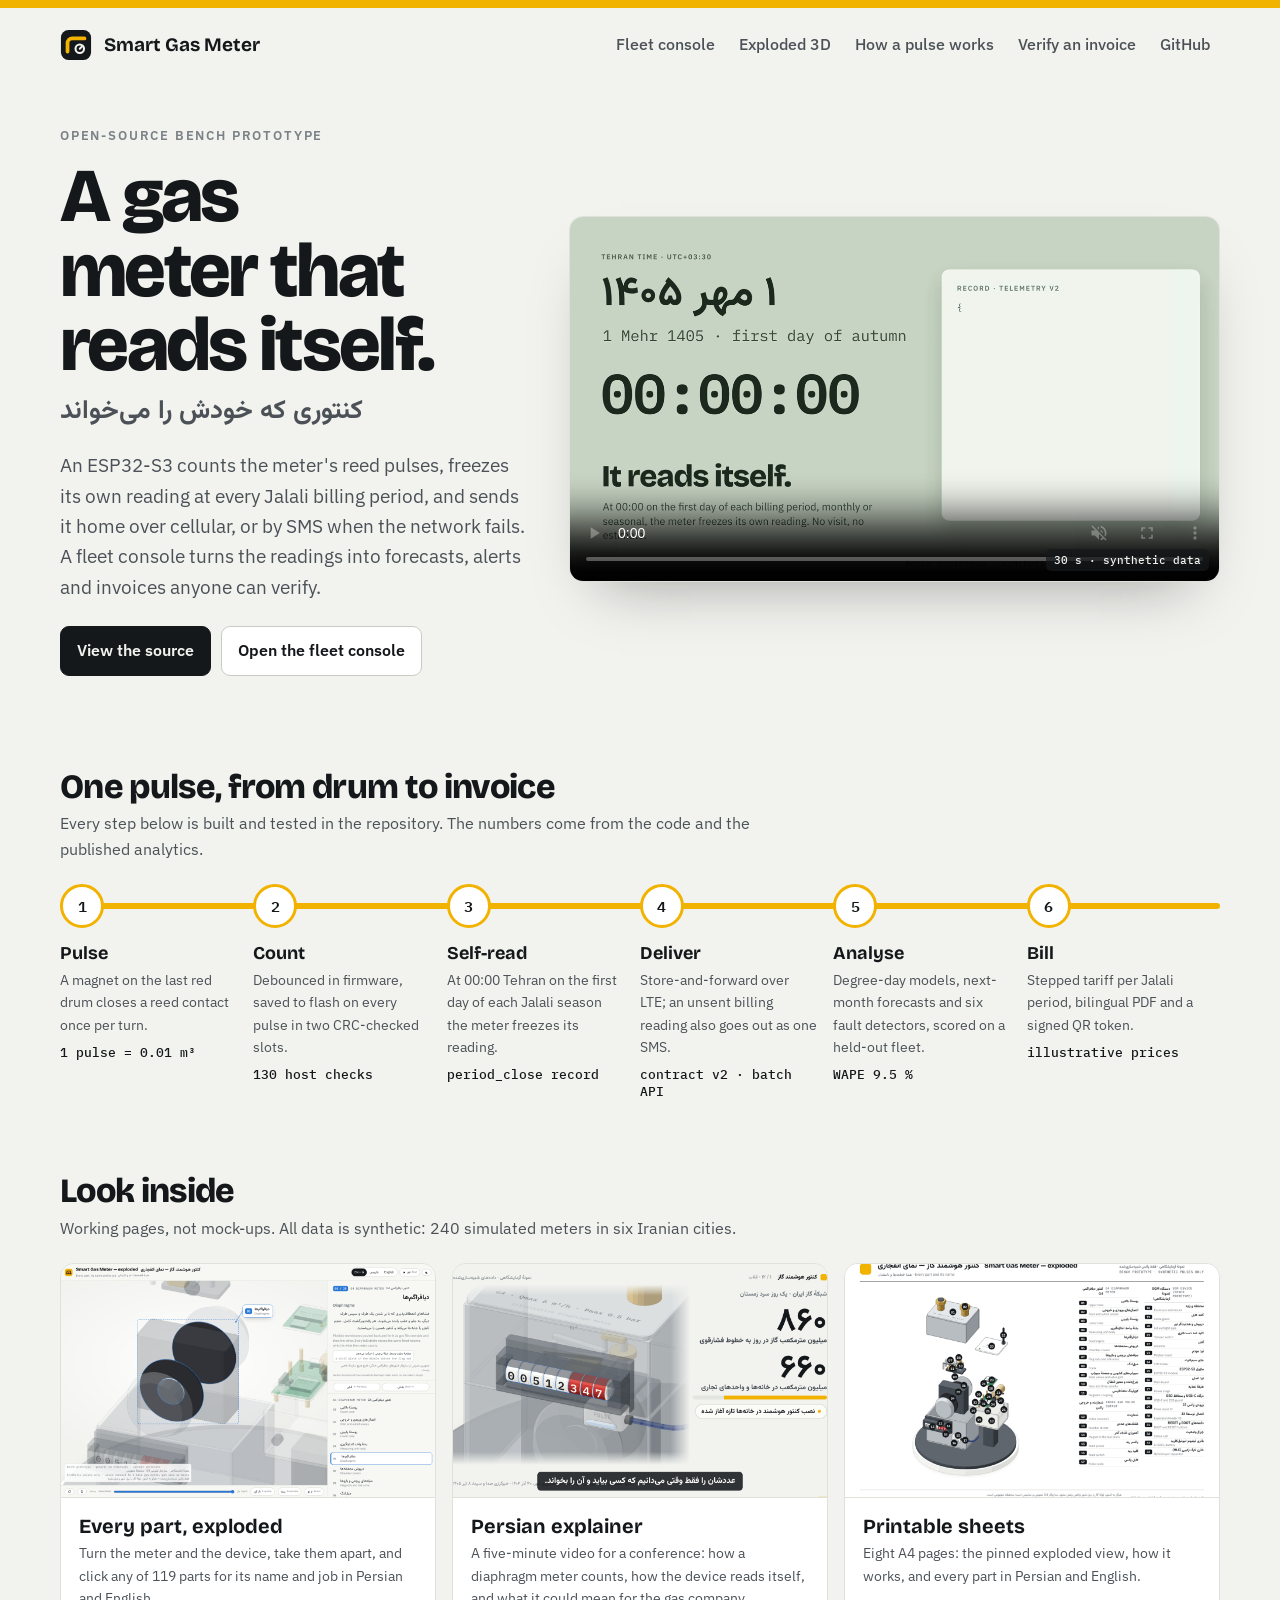
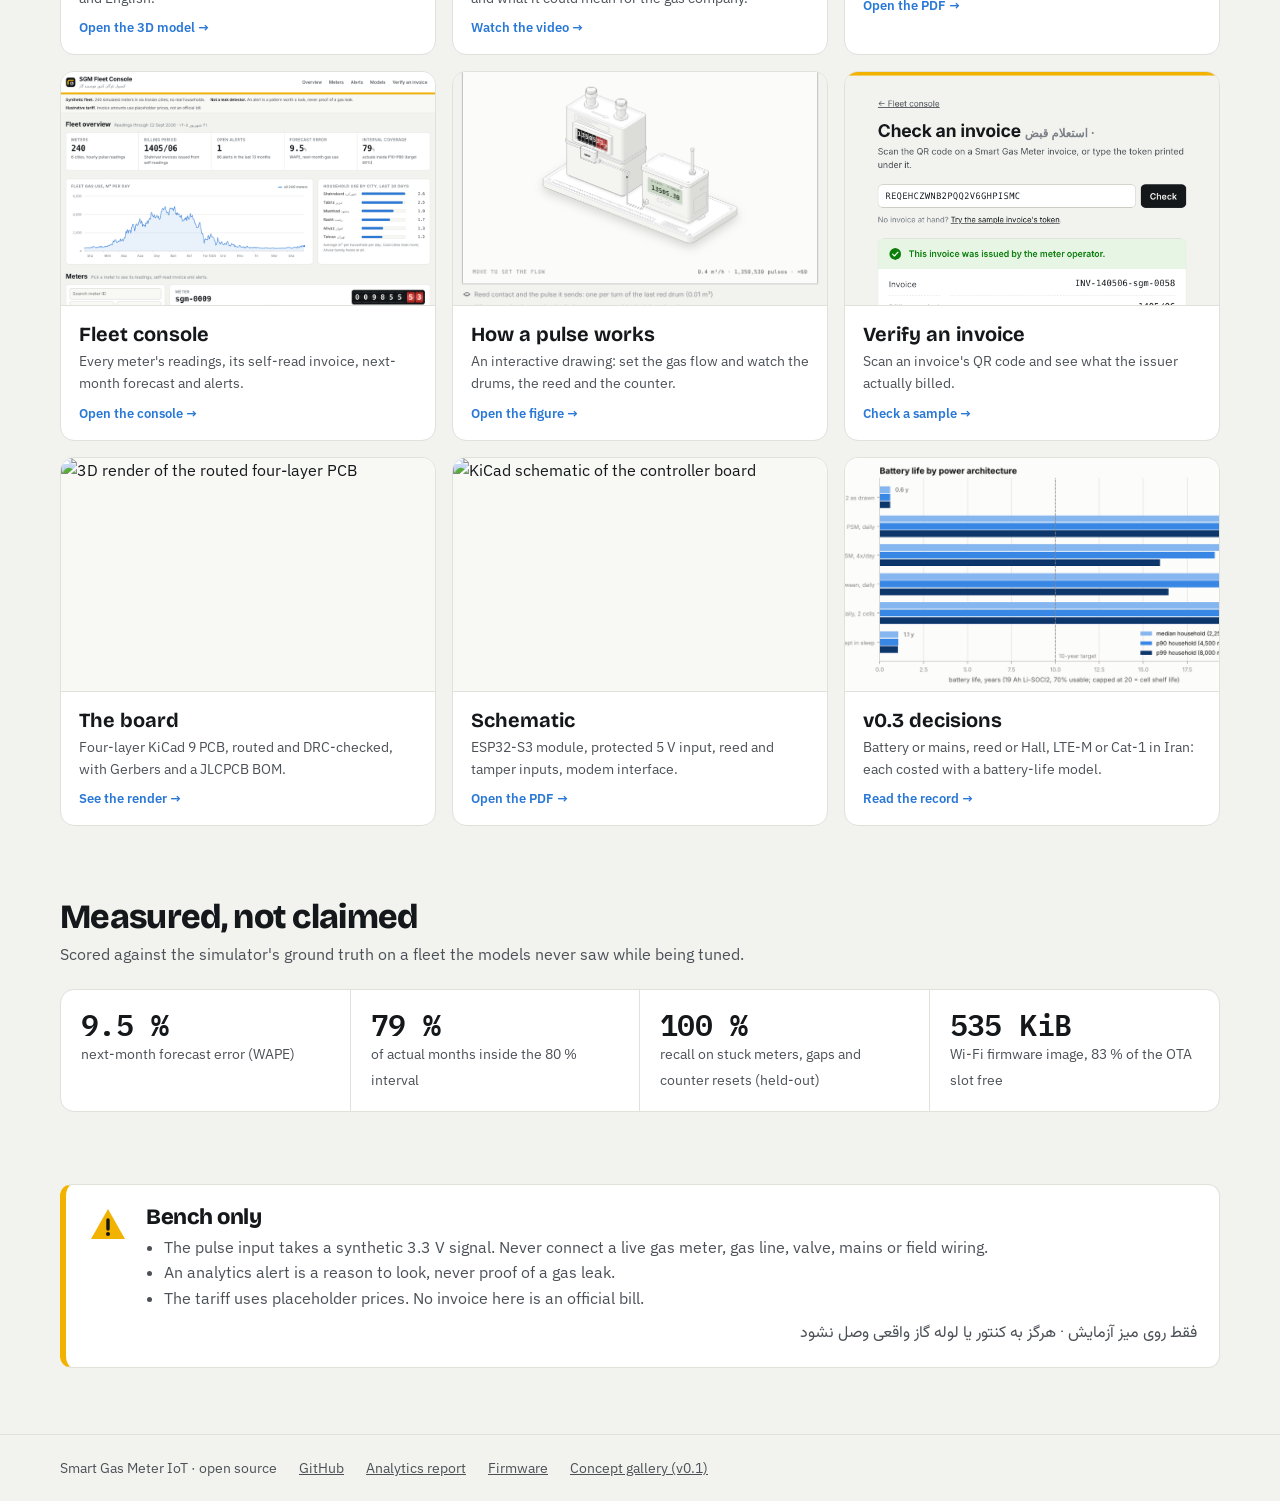
==== commit 79de88cb: "Add exploded 3D model, A4 sheets and Persian explainer video source - hardware/visualization/explode" ====
--- a/hardware/visualization/index.html
+++ b/hardware/visualization/index.html
@@ -118,6 +118,7 @@
     </a>
     <nav aria-label="Site">
       <a href="dashboard/">Fleet console</a>
+      <a href="exploded/">Exploded 3D</a>
       <a href="anatomy/pulse-anatomy-light.html">How a pulse works</a>
       <a href="verify/">Verify an invoice</a>
       <a href="https://github.com/ebixs/smart-gas-meter-iot">GitHub</a>
@@ -163,6 +164,9 @@
       <h2 id="doors-h">Look inside</h2>
       <p class="section-lede">Working pages, not mock-ups. All data is synthetic: 240 simulated meters in six Iranian cities.</p>
       <div class="doors">
+        <a class="door" href="exploded/"><div class="shot"><img src="media/door-exploded.png" alt="Exploded model of the gas meter and the SGM device with the diaphragms selected" loading="lazy"></div><div class="body"><h3>Every part, exploded</h3><p>Turn the meter and the device, take them apart, and click any of 119 parts for its name and job in Persian and English.</p><div class="go">Open the 3D model →</div></div></a>
+        <a class="door" href="media/sgm-explainer-fa.mp4"><div class="shot"><img src="media/door-explainer.png" alt="Frame from the Persian explainer video: the index drums of the meter close up" loading="lazy"></div><div class="body"><h3>Persian explainer</h3><p>A five-minute video for a conference: how a diaphragm meter counts, how the device reads itself, and what it could mean for the gas company.</p><div class="go">Watch the video →</div></div></a>
+        <a class="door" href="media/sgm-exploded-sheets-a4.pdf"><div class="shot"><img src="media/door-sheets.png" alt="A4 sheet with the exploded model, numbered pins and a bilingual parts legend" loading="lazy"></div><div class="body"><h3>Printable sheets</h3><p>Eight A4 pages: the pinned exploded view, how it works, and every part in Persian and English.</p><div class="go">Open the PDF →</div></div></a>
         <a class="door" href="dashboard/"><div class="shot"><img src="media/door-dashboard.png" alt="Fleet console with a meter's daily use, forecast and invoice" loading="lazy"></div><div class="body"><h3>Fleet console</h3><p>Every meter's readings, its self-read invoice, next-month forecast and alerts.</p><div class="go">Open the console →</div></div></a>
         <a class="door" href="anatomy/pulse-anatomy-light.html"><div class="shot"><img src="media/door-anatomy.png" alt="Isometric drawing of the gas meter, reed pulser, cable and SGM enclosure" loading="lazy"></div><div class="body"><h3>How a pulse works</h3><p>An interactive drawing: set the gas flow and watch the drums, the reed and the counter.</p><div class="go">Open the figure →</div></div></a>
         <a class="door" href="verify/#REQEHCZWNB2PQQ2V6GHPISMC"><div class="shot"><img src="media/door-verify.png" alt="Invoice verification page confirming an issued invoice" loading="lazy"></div><div class="body"><h3>Verify an invoice</h3><p>Scan an invoice's QR code and see what the issuer actually billed.</p><div class="go">Check a sample →</div></div></a>
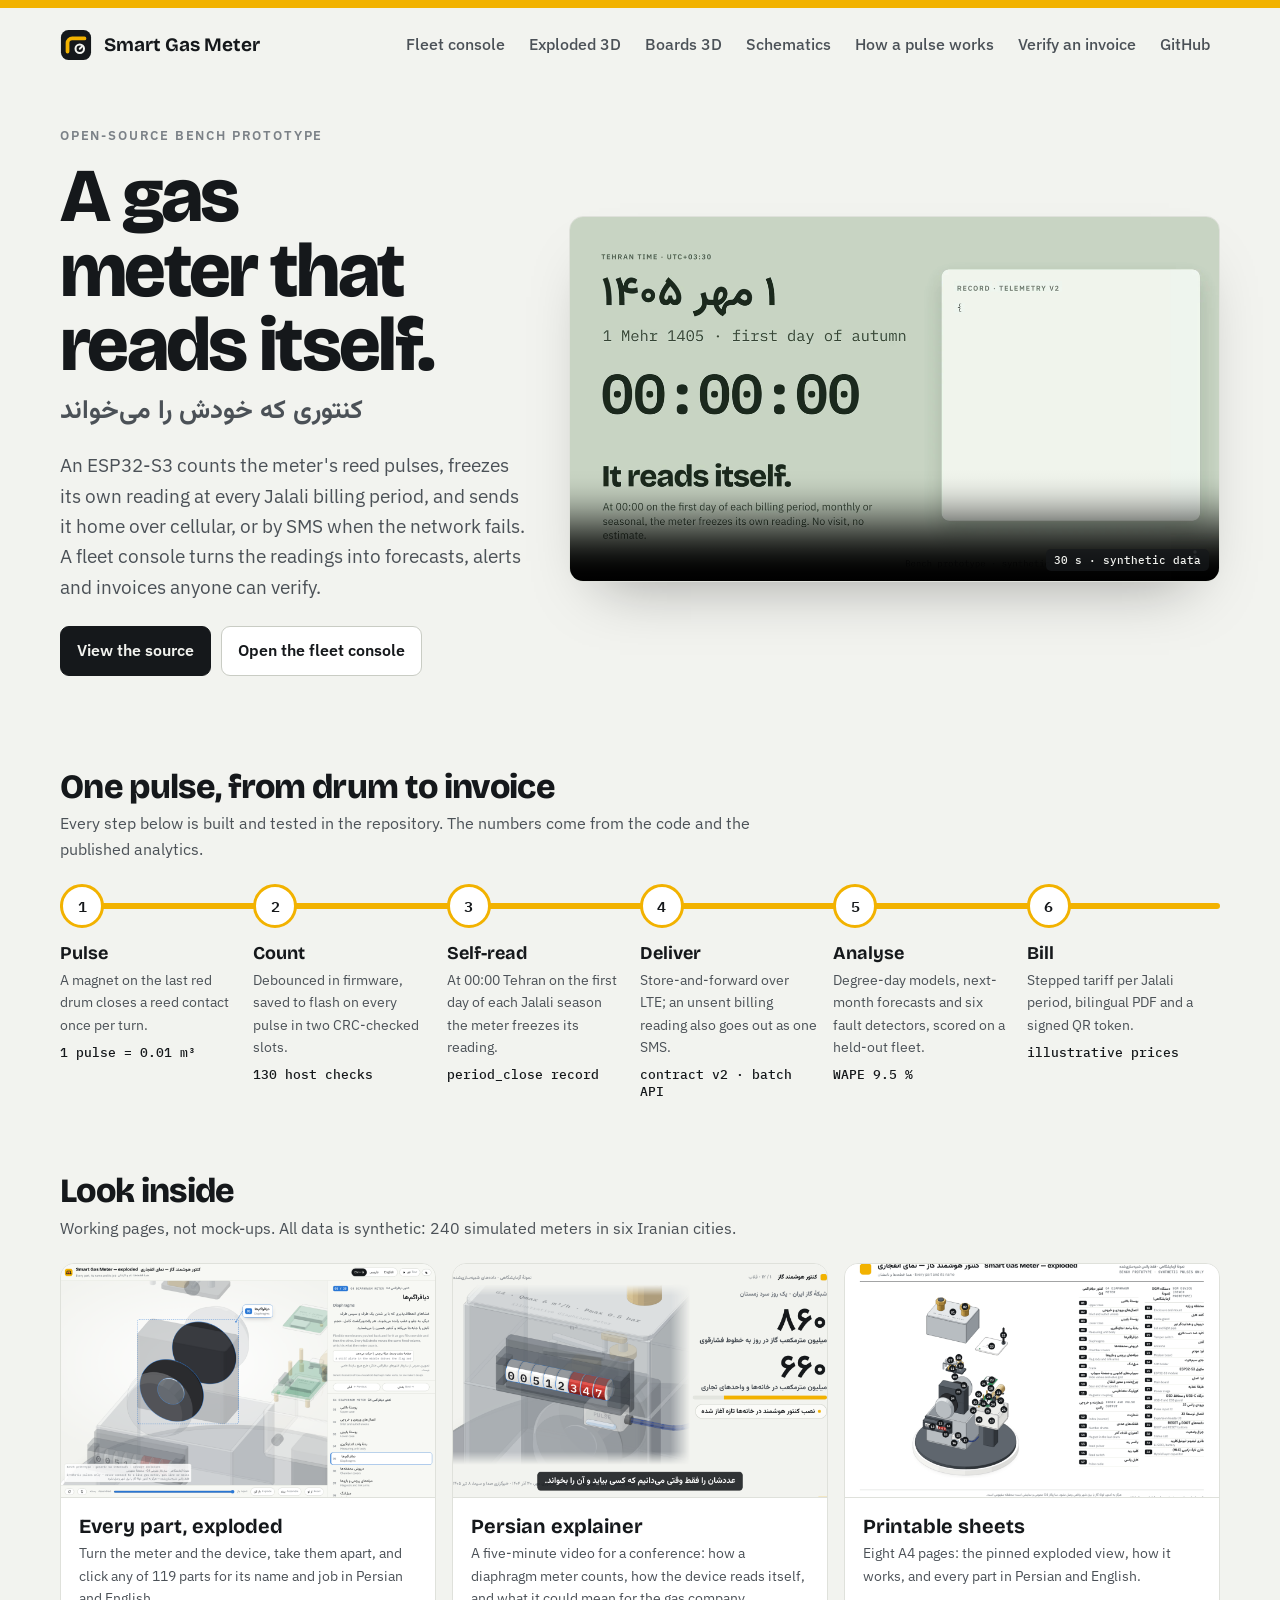
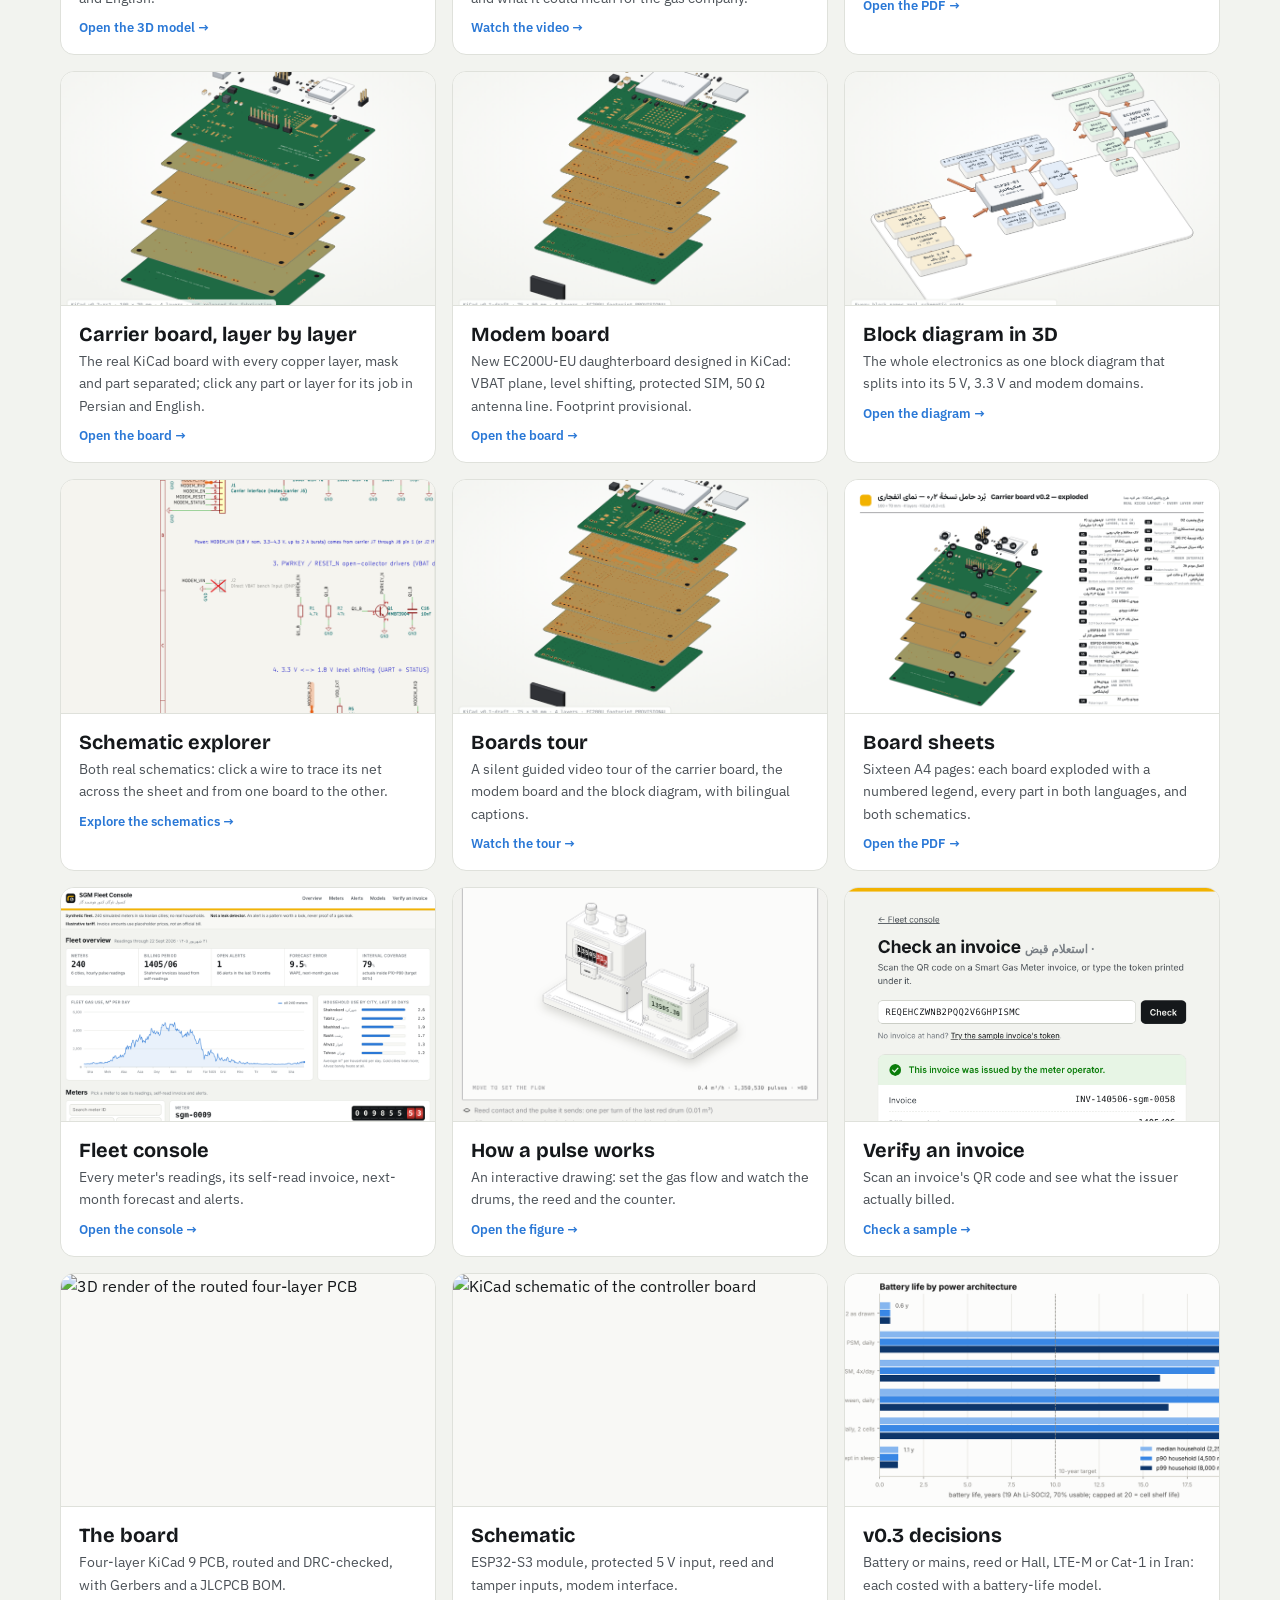
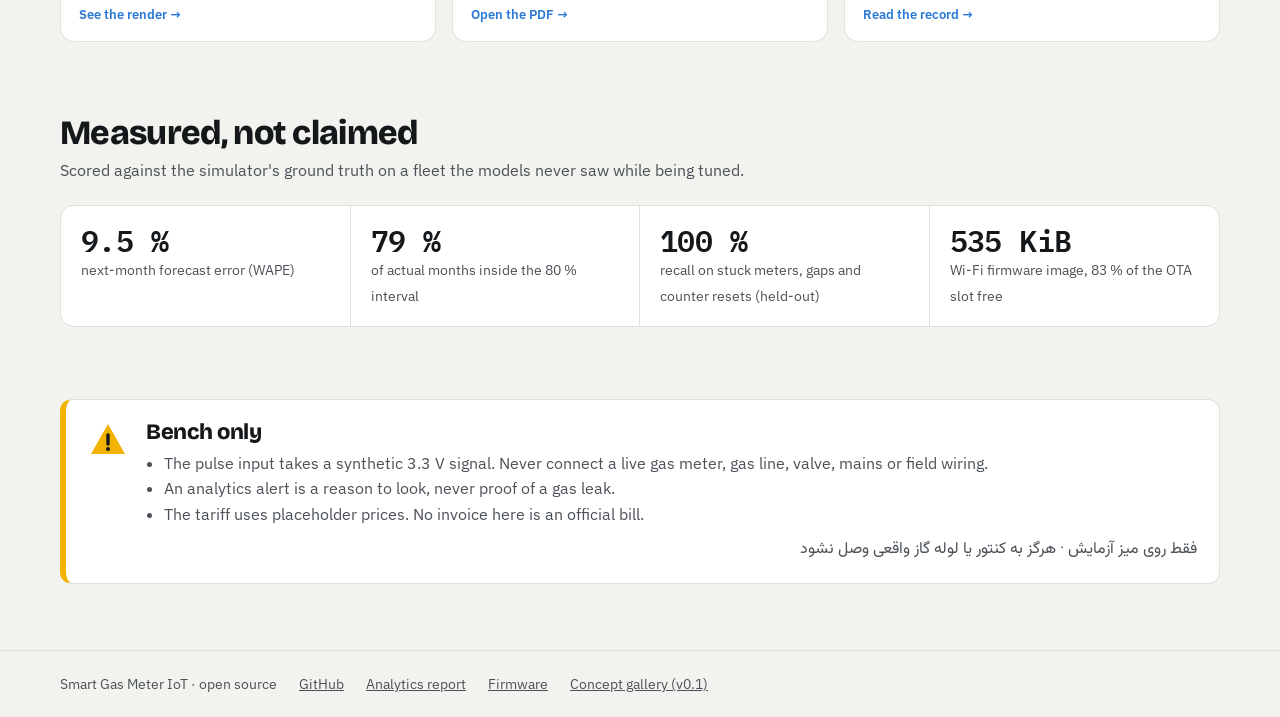
==== commit f2d49278: "Add EC200U modem board (KiCad), exploded board models and schematic explorer - hardware/kicad-modem:" ====
--- a/hardware/visualization/index.html
+++ b/hardware/visualization/index.html
@@ -119,6 +119,8 @@
     <nav aria-label="Site">
       <a href="dashboard/">Fleet console</a>
       <a href="exploded/">Exploded 3D</a>
+      <a href="boards/carrier.html">Boards 3D</a>
+      <a href="schematic/">Schematics</a>
       <a href="anatomy/pulse-anatomy-light.html">How a pulse works</a>
       <a href="verify/">Verify an invoice</a>
       <a href="https://github.com/ebixs/smart-gas-meter-iot">GitHub</a>
@@ -167,6 +169,12 @@
         <a class="door" href="exploded/"><div class="shot"><img src="media/door-exploded.png" alt="Exploded model of the gas meter and the SGM device with the diaphragms selected" loading="lazy"></div><div class="body"><h3>Every part, exploded</h3><p>Turn the meter and the device, take them apart, and click any of 119 parts for its name and job in Persian and English.</p><div class="go">Open the 3D model →</div></div></a>
         <a class="door" href="media/sgm-explainer-fa.mp4"><div class="shot"><img src="media/door-explainer.png" alt="Frame from the Persian explainer video: the index drums of the meter close up" loading="lazy"></div><div class="body"><h3>Persian explainer</h3><p>A five-minute video for a conference: how a diaphragm meter counts, how the device reads itself, and what it could mean for the gas company.</p><div class="go">Watch the video →</div></div></a>
         <a class="door" href="media/sgm-exploded-sheets-a4.pdf"><div class="shot"><img src="media/door-sheets.png" alt="A4 sheet with the exploded model, numbered pins and a bilingual parts legend" loading="lazy"></div><div class="body"><h3>Printable sheets</h3><p>Eight A4 pages: the pinned exploded view, how it works, and every part in Persian and English.</p><div class="go">Open the PDF →</div></div></a>
+        <a class="door" href="boards/carrier.html"><div class="shot"><img src="media/door-boards-carrier.png" alt="The carrier board's four copper layers, solder mask and parts pulled apart" loading="lazy"></div><div class="body"><h3>Carrier board, layer by layer</h3><p>The real KiCad board with every copper layer, mask and part separated; click any part or layer for its job in Persian and English.</p><div class="go">Open the board →</div></div></a>
+        <a class="door" href="boards/modem.html"><div class="shot"><img src="media/door-boards-modem.png" alt="Exploded model of the EC200U modem daughterboard" loading="lazy"></div><div class="body"><h3>Modem board</h3><p>New EC200U-EU daughterboard designed in KiCad: VBAT plane, level shifting, protected SIM, 50 Ω antenna line. Footprint provisional.</p><div class="go">Open the board →</div></div></a>
+        <a class="door" href="boards/blocks.html"><div class="shot"><img src="media/door-boards-blocks.png" alt="3D block diagram separated into three voltage domains" loading="lazy"></div><div class="body"><h3>Block diagram in 3D</h3><p>The whole electronics as one block diagram that splits into its 5 V, 3.3 V and modem domains.</p><div class="go">Open the diagram →</div></div></a>
+        <a class="door" href="schematic/"><div class="shot"><img src="media/door-schematic.png" alt="Schematic explorer with one net highlighted" loading="lazy"></div><div class="body"><h3>Schematic explorer</h3><p>Both real schematics: click a wire to trace its net across the sheet and from one board to the other.</p><div class="go">Explore the schematics →</div></div></a>
+        <a class="door" href="media/sgm-boards-tour.mp4"><div class="shot"><img src="media/door-boards-modem.png" alt="Frame of the boards tour video" loading="lazy"></div><div class="body"><h3>Boards tour</h3><p>A silent guided video tour of the carrier board, the modem board and the block diagram, with bilingual captions.</p><div class="go">Watch the tour →</div></div></a>
+        <a class="door" href="media/sgm-boards-sheets-a4.pdf"><div class="shot"><img src="media/door-boards-sheets.png" alt="A4 sheet of the exploded carrier board with numbered parts" loading="lazy"></div><div class="body"><h3>Board sheets</h3><p>Sixteen A4 pages: each board exploded with a numbered legend, every part in both languages, and both schematics.</p><div class="go">Open the PDF →</div></div></a>
         <a class="door" href="dashboard/"><div class="shot"><img src="media/door-dashboard.png" alt="Fleet console with a meter's daily use, forecast and invoice" loading="lazy"></div><div class="body"><h3>Fleet console</h3><p>Every meter's readings, its self-read invoice, next-month forecast and alerts.</p><div class="go">Open the console →</div></div></a>
         <a class="door" href="anatomy/pulse-anatomy-light.html"><div class="shot"><img src="media/door-anatomy.png" alt="Isometric drawing of the gas meter, reed pulser, cable and SGM enclosure" loading="lazy"></div><div class="body"><h3>How a pulse works</h3><p>An interactive drawing: set the gas flow and watch the drums, the reed and the counter.</p><div class="go">Open the figure →</div></div></a>
         <a class="door" href="verify/#REQEHCZWNB2PQQ2V6GHPISMC"><div class="shot"><img src="media/door-verify.png" alt="Invoice verification page confirming an issued invoice" loading="lazy"></div><div class="body"><h3>Verify an invoice</h3><p>Scan an invoice's QR code and see what the issuer actually billed.</p><div class="go">Check a sample →</div></div></a>
